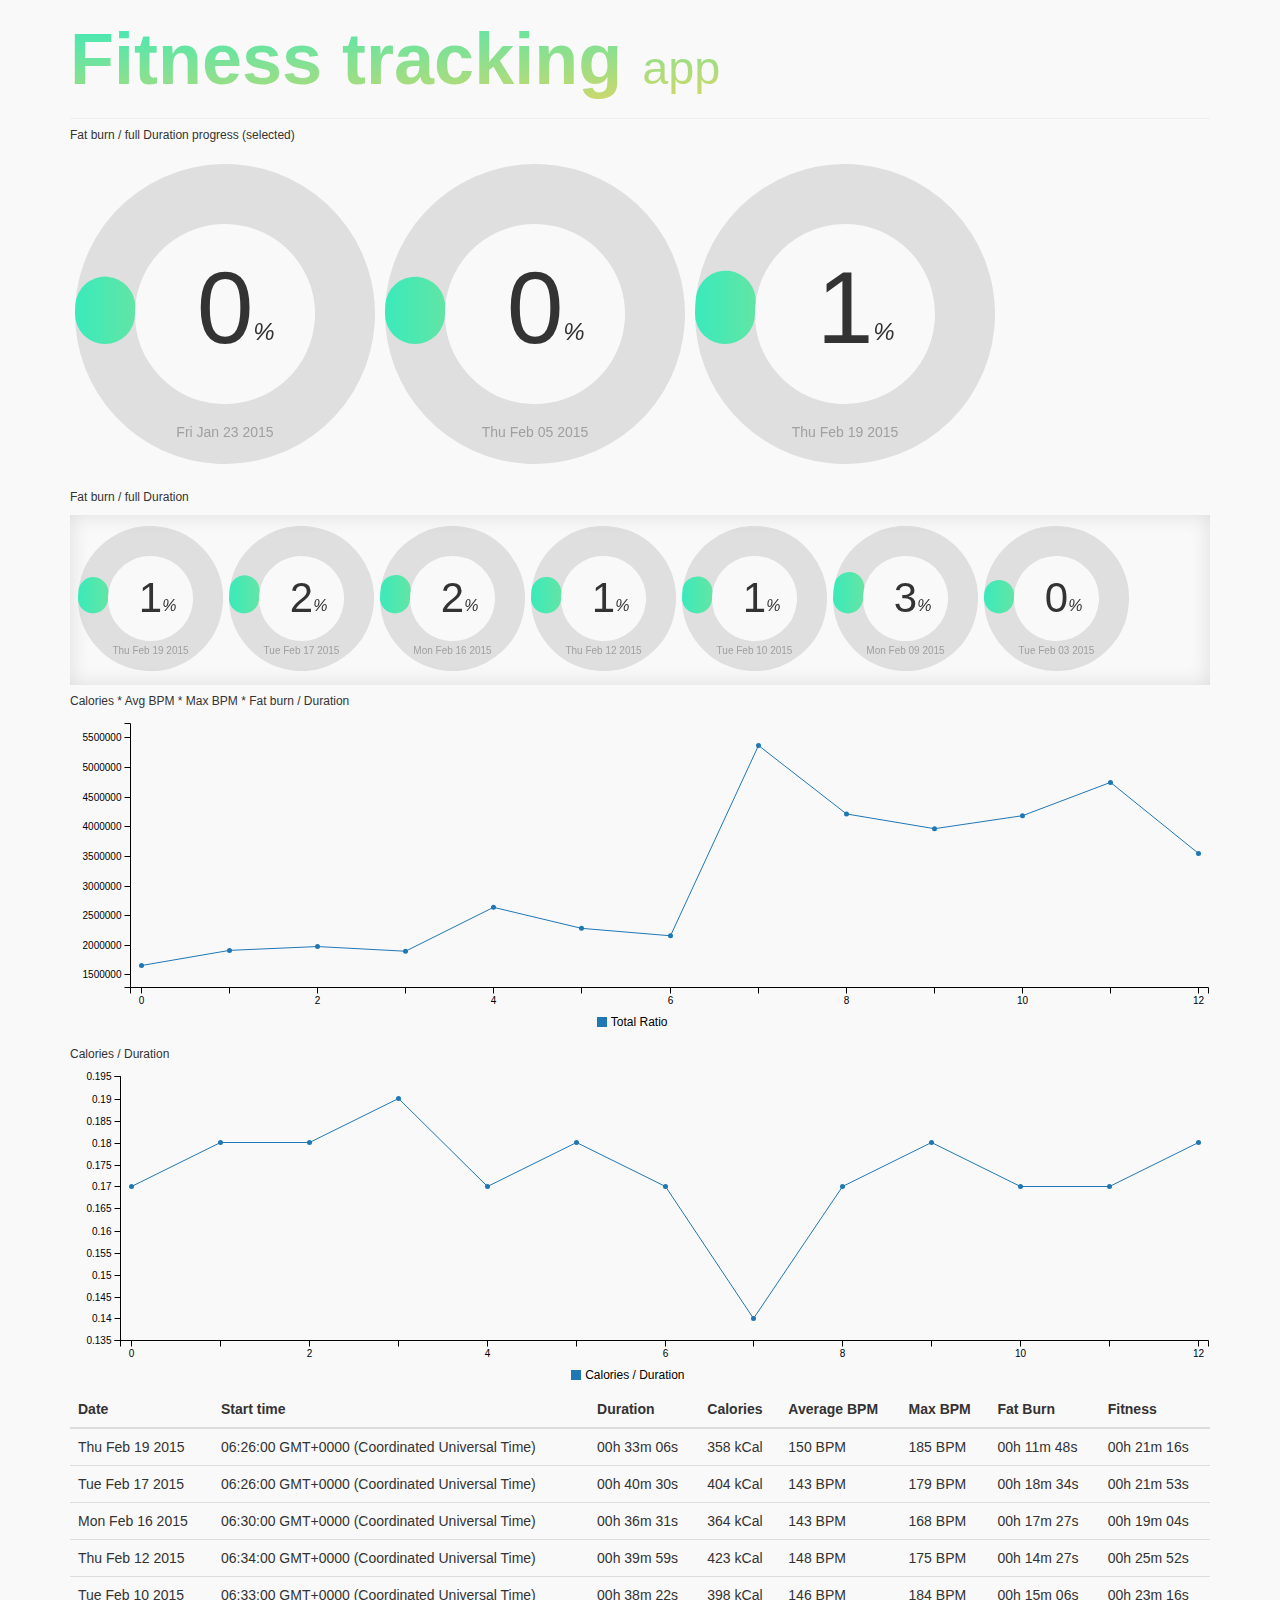
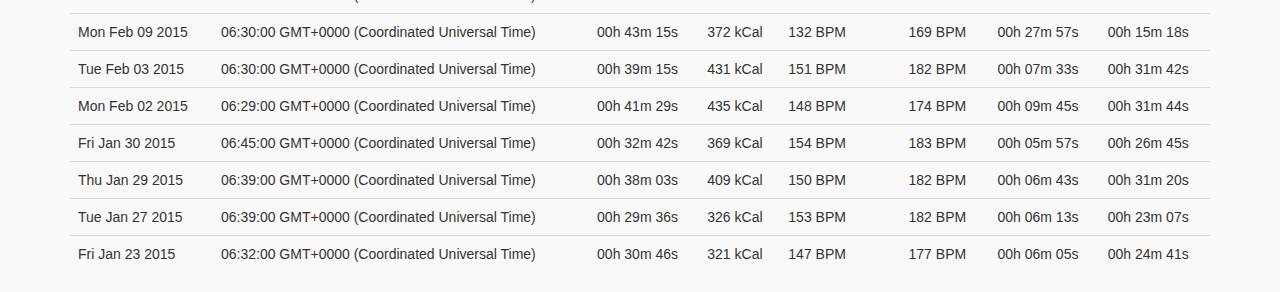
==== src/main/webapp/index.html @ 0b8ad5c0 "ReRestructure" ====
<!DOCTYPE html>
<html>
<head>
	<meta http-equiv="Content-Type" content="text/html; charset=UTF-8">
	<meta name="viewport" content="width=device-width, initial-scale=1.0">
	<title>Fitness Tracking</title>
	
	<script src="lib/jquery/jquery.js"></script>
	<script src="lib/bootstrap/bootstrap.js"></script>
	<script src="lib/circleProgress/circle-progress.js"></script>
	<script src="lib/d3/d3.js"></script>
	<script src="lib/c3/c3.js"></script>

	<script src="json/trackdata.json"></script>
	<script type="text/javascript" src="js/Workout.js"></script>
	<script type="text/javascript" src="js/App.js"></script>
	<script type="text/javascript" src="js/StringEnricher.js"></script>
	<script type="text/javascript" src="js/ReverseArray.js"></script>
	
	
	<link rel="stylesheet" href="lib/bootstrap/bootstrap.min.css">
	<link rel="stylesheet" href="lib/bootstrap/bootstrap-theme.min.css">
	<link rel="stylesheet" href="lib/c3/c3.css">
	
	<link rel="stylesheet" href="css/main.css">
</head>
<body>
<div class="container">
	<div class="page-header">
		<h1 class="own">Fitness tracking <small>app</small></h1>
	</div>
	<h6>Fat burn / full Duration progress (selected)</h6>
	<div id="selectedCircleProgresses" class="circleProgress"></div>
	
	<h6>Fat burn / full Duration</h6>
	<div id="circleProgresses" class="circleProgress hole"></div>
	
	<h6>Calories * Avg BPM * Max BPM * Fat burn / Duration</h6>
	<div id="totalRatio"></div>
	
	<h6>Calories / Duration</h6>
	<div id="caloriesDuration"></div>
	<table id="dataTable" class="table table-hover">
		<thead>
			<tr>
				<th>Date</th>
				<th>Start time</th>
				<th>Duration</th>
				<th>Calories</th>
				<th>Average BPM</th>
				<th>Max BPM</th>
				<th>Fat Burn</th>
				<th>Fitness</th>
			</tr>
		</thead>
	</table>
</div>
</body>
</html>
---- src/main/webapp/lib/c3/c3.css ----
/*-- Chart --*/

.c3 svg {
  font: 10px sans-serif;
}
.c3 path, .c3 line {
  fill: none;
  stroke: #000;
}
.c3 text {
  -webkit-user-select: none;
     -moz-user-select: none;
          user-select: none;
}

.c3-legend-item-tile,
.c3-xgrid-focus,
.c3-ygrid,
.c3-event-rect,
.c3-bars path {
  shape-rendering: crispEdges;
}

.c3-chart-arc path {
  stroke: #fff;

}
.c3-chart-arc text {
  fill: #fff;
  font-size: 13px;
}

/*-- Axis --*/

.c3-axis-x .tick {
}
.c3-axis-x-label {
}

.c3-axis-y .tick {
}
.c3-axis-y-label {
}

.c3-axis-y2 .tick {
}
.c3-axis-y2-label {
}

/*-- Grid --*/

.c3-grid line {
  stroke: #aaa;
}
.c3-grid text {
  fill: #aaa;
}
.c3-xgrid, .c3-ygrid {
  stroke-dasharray: 3 3;
}
.c3-xgrid-focus {
}

/*-- Text on Chart --*/

.c3-text {
}

.c3-text.c3-empty {
  fill: #808080;
  font-size: 2em;
}

/*-- Line --*/

.c3-line {
  stroke-width: 1px;
}
/*-- Point --*/

.c3-circle._expanded_ {
  stroke-width: 1px;
  stroke: white;
}
.c3-selected-circle {
  fill: white;
  stroke-width: 2px;
}

/*-- Bar --*/

.c3-bar {
  stroke-width: 0;
}
.c3-bar._expanded_ {
  fill-opacity: 0.75;
}

/*-- Arc --*/

.c3-chart-arcs-title {
  dominant-baseline: middle;
  font-size: 1.3em;
}

/*-- Focus --*/

.c3-target.c3-focused {
  opacity: 1;
}
.c3-target.c3-focused path.c3-line, .c3-target.c3-focused path.c3-step {
  stroke-width: 2px;
}
.c3-target.c3-defocused {
  opacity: 0.3 !important;
}


/*-- Region --*/

.c3-region {
  fill: steelblue;
  fill-opacity: .1;
}

/*-- Brush --*/

.c3-brush .extent {
  fill-opacity: .1;
}

/*-- Select - Drag --*/

.c3-dragarea {
}

/*-- Legend --*/

.c3-legend-item {
  font-size: 12px;
}
.c3-legend-item-hidden {
  opacity: 0.15;
}

.c3-legend-background {
  opacity: 0.75;
  fill: white;
  stroke: lightgray;
  stroke-width: 1
}

/*-- Tooltip --*/

.c3-tooltip-container {
  z-index: 10;
}
.c3-tooltip {
  border-collapse:collapse;
  border-spacing:0;
  background-color:#fff;
  empty-cells:show;
  width:auto;
  -webkit-box-shadow: 7px 7px 12px -9px rgb(119,119,119);
     -moz-box-shadow: 7px 7px 12px -9px rgb(119,119,119);
          box-shadow: 7px 7px 12px -9px rgb(119,119,119);
  opacity: 0.9;
}
.c3-tooltip tr {
  border:1px solid #CCC;
}
.c3-tooltip th {
  background-color: #aaa;
  font-size:14px;
  padding:2px 5px;
  text-align:left;
  color:#FFF;
}
.c3-tooltip td {
  font-size:13px;
  padding: 3px 6px;
  background-color:#fff;
  border-left:1px dotted #999;
  color: #000;
}
.c3-tooltip td > span {
  display: inline-block;
  width: 10px;
  height: 10px;
  margin-right: 6px;
}
.c3-tooltip td.value{
  text-align: right;
}

.c3-area {
  stroke-width: 0;
  opacity: 0.2;
}

.c3-chart-arcs .c3-chart-arcs-background {
  fill: #e0e0e0;
  stroke: none;
}
.c3-chart-arcs .c3-chart-arcs-gauge-unit {
  fill: #000;
  font-size: 16px;
}
.c3-chart-arcs .c3-chart-arcs-gauge-max {
  fill: #777;
}
.c3-chart-arcs .c3-chart-arcs-gauge-min {
  fill: #777;
}

.c3-chart-arc .c3-gauge-value {
  fill: #000;
/*  font-size: 28px !important;*/
}
---- src/main/webapp/css/main.css ----
body {
	background-color: #F9F9F9;
}

h1.own {
	background: -webkit-linear-gradient(left top, #3aeabb , #fdd250); /* For Safari 5.1 to 6.0 */
	background: -o-linear-gradient(bottom right, #3aeabb, #fdd250); /* For Opera 11.1 to 12.0 */
	background: -moz-linear-gradient(bottom right, #3aeabb, #fdd250); /* For Firefox 3.6 to 15 */
	background: linear-gradient(to bottom right, #3aeabb , #fdd250); /* Standard syntax */
	-webkit-background-clip: text;
	background-clip: text;
	-webkit-text-fill-color: transparent;
	text-fill-color: transparent;
}

.hole {
	box-shadow: 0px 0px 20px rgb(220, 220, 220) inset;
}

#circleProgresses {
	padding: 5px;
	overflow: scroll;
}

.circleProgress > div {
	position: relative;
	display: inline-block;
	text-align: center;
}

.circleProgress > div > div {
	position: absolute;
	left: 0;
	width: 100%;
}

.circleProgress > div > .percentage {
	line-height: 0px;
}

.circleProgress > div > .percentage > i {
	position: absolute;
}

.circleProgress > div > .date {
	color: rgb(160, 160, 160);
}

@media (min-width: 768px) {
	.page-header {
		margin: 0px 0 10px;
	}
	
	h1.own {
		font-size: 72px;
		font-weight: bold;
	}
	
	#circleProgresses {
		height: 170px;
	}
	
	.circleProgress > .circle {
		margin: 6px 3px;
	}
	
	.circleProgress > .bigCircle {
		margin: 12px 5px;
	}
	
	.circleProgress > .circle > .percentage {
		top: 72px;
		font-size: 42px;
	}

	.circleProgress > .circle > .percentage > i {
		bottom: -8px;
		font-size: 16px;
	}

	.circleProgress > .bigCircle > .percentage {
		top: 144px;
		font-size: 102px;
	}

	.circleProgress > .bigCircle > .percentage > i {
		bottom: -24px;
		font-size: 24px;
	}
	
	.circleProgress > .circle > .date {
		font-size: 10px;
		bottom: 17px;
	}
	
	.circleProgress > .bigCircle > .date {
		font-size: 14px;
		bottom: 27px;
	}
}

@media (max-width: 768px) {
	#circleProgresses {
		height: 132px;
	}

	.circleProgress > .circle {
		margin: 6px -5px;
	}
	
	.circleProgress > .bigCircle {
		margin: 12px -13px;
	}
	
	.circleProgress > .circle > .percentage {
		top: 55px;
		font-size: 34px;
	}

	.circleProgress > .circle > .percentage > i {
		bottom: -7px;
		font-size: 12px;
	}

	.circleProgress > .bigCircle > .percentage {
		top: 127px;
		font-size: 82px;
	}

	.circleProgress > .bigCircle > .percentage > i {
		bottom: -20px;
		font-size: 20px;
	}
	
	.circleProgress > .circle > .date {
		font-size: 9px;
		bottom: 17px;
	}
	
	.circleProgress > .bigCircle > .date {
		font-size: 14px;
		bottom: 27px;
	}
}

@media (max-width: 568px) {
	.page-header {
		margin: 0px 0 5px;
	}
	
	h1.own, .h1, h1 {
		font-size: 42px;
		font-weight: bold;
	}
	
	#circleProgresses {
		height: 108px;
	}
	
	.circleProgress > .circle {
		margin: 6px -4px;
	}
	
	.circleProgress > .bigCircle {
		margin: 12px -7px;
	}
	
	.circleProgress > .circle > .percentage {
		top: 38px;
		font-size: 24px;
	}

	.circleProgress > .circle > .percentage > i {
		bottom: -5px;
		font-size: 8px;
	}

	.circleProgress > .bigCircle > .percentage {
		top: 90px;
		font-size: 64px;
	}

	.circleProgress > .bigCircle > .percentage > i {
		bottom: -14px;
		font-size: 16px;
	}
	
	.circleProgress > .circle > .date {
		font-size: 8px;
		bottom: -10px;
	}
	
	.circleProgress > .bigCircle > .date {
		font-size: 10px;
		bottom: 22px;
	}
}

@media (max-width: 320px) {
	.page-header {
		margin: 0px 0 5px;
	}
	
	h1.own, .h1, h1 {
		font-size: 30px;
		font-weight: bold;
	}
	
	#circleProgresses {
		height: 85px;
	}
	
	.circleProgress > .circle {
		margin: 6px -4px;
	}
	
	.circleProgress > .bigCircle {
		margin: 12px -7px;
	}
	
	.circleProgress > .circle > .percentage {
		top: 32px;
		font-size: 18px;
	}

	.circleProgress > .circle > .percentage > i {
		bottom: -3px;
		font-size: 7px;
	}

	.circleProgress > .bigCircle > .percentage {
		top: 56px;
		font-size: 36px;
	}

	.circleProgress > .bigCircle > .percentage > i {
		bottom: -8px;
		font-size: 10px;
	}
	
	.circleProgress > .circle > .date {
		display: none;
		font-size: 8px;
		bottom: -10px;
	}
	
	.circleProgress > .bigCircle > .date {
		font-size: 10px;
		bottom: -10px;
	}
}
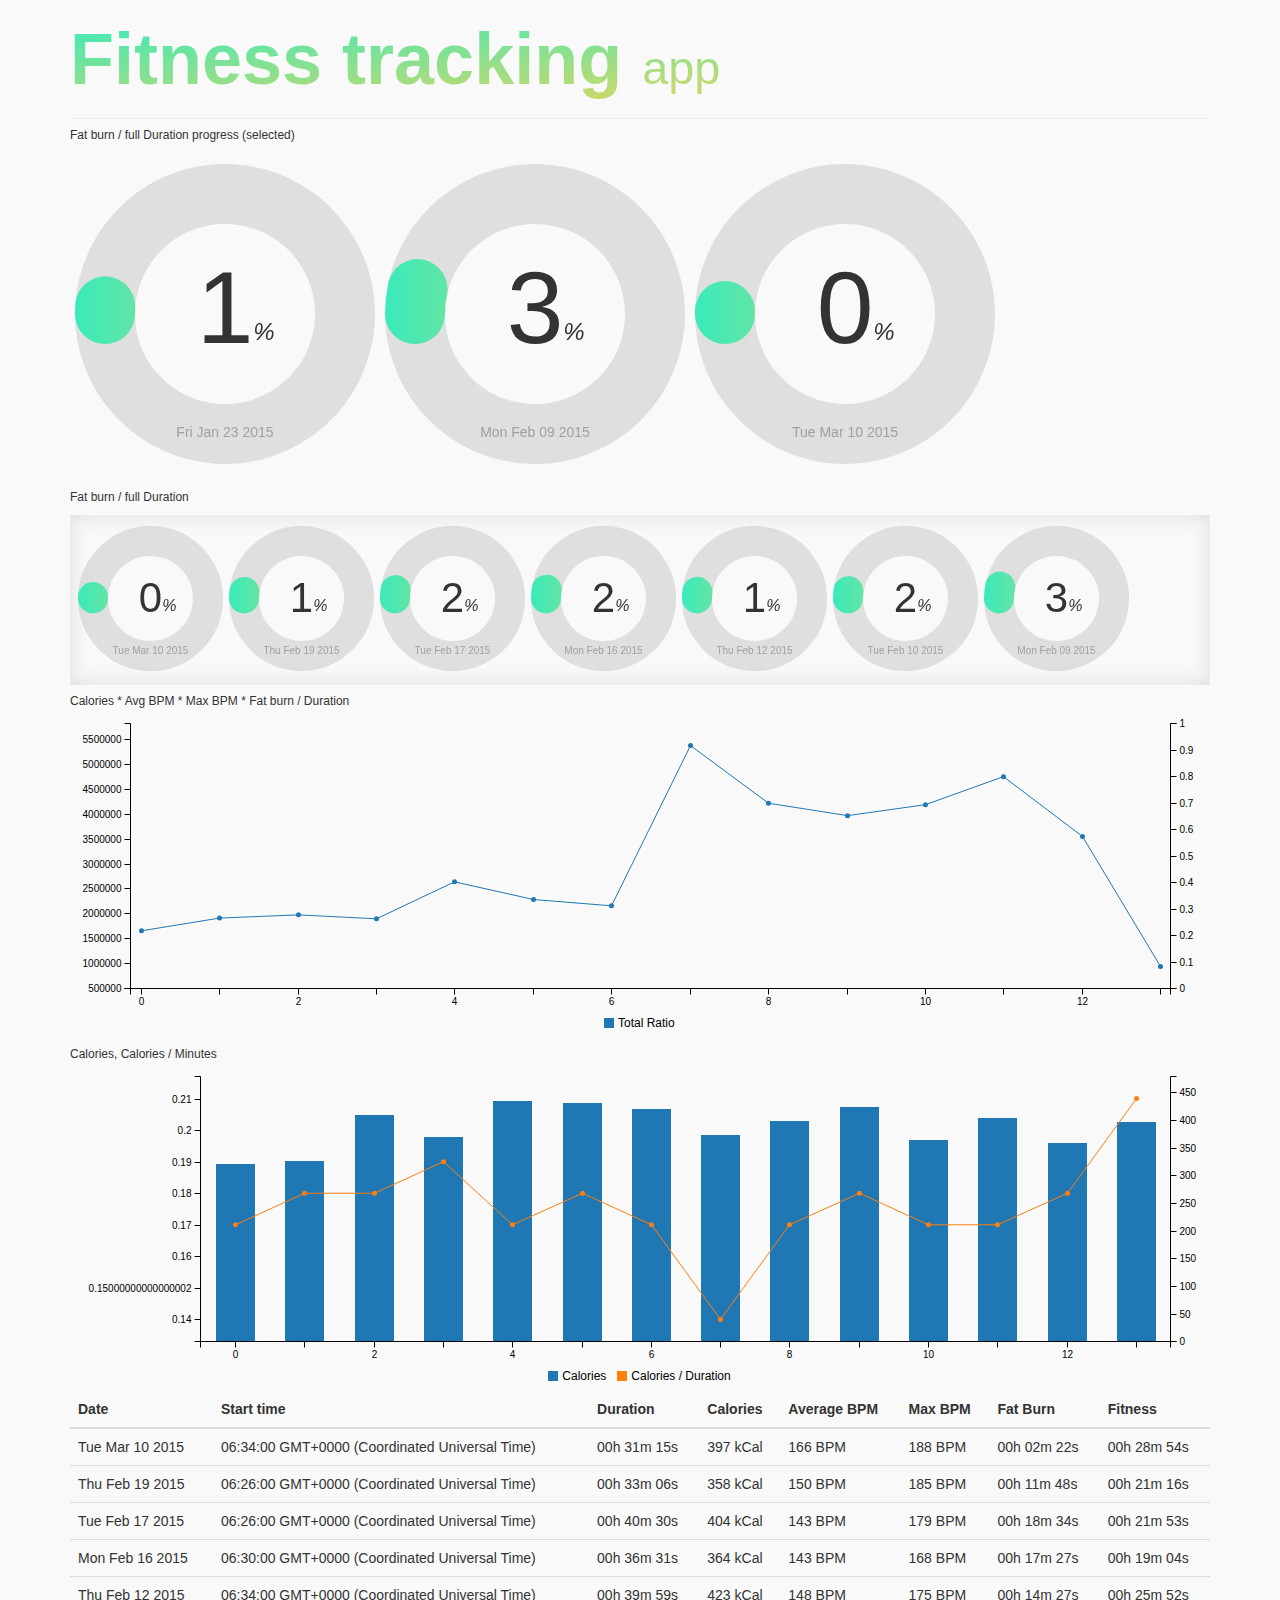
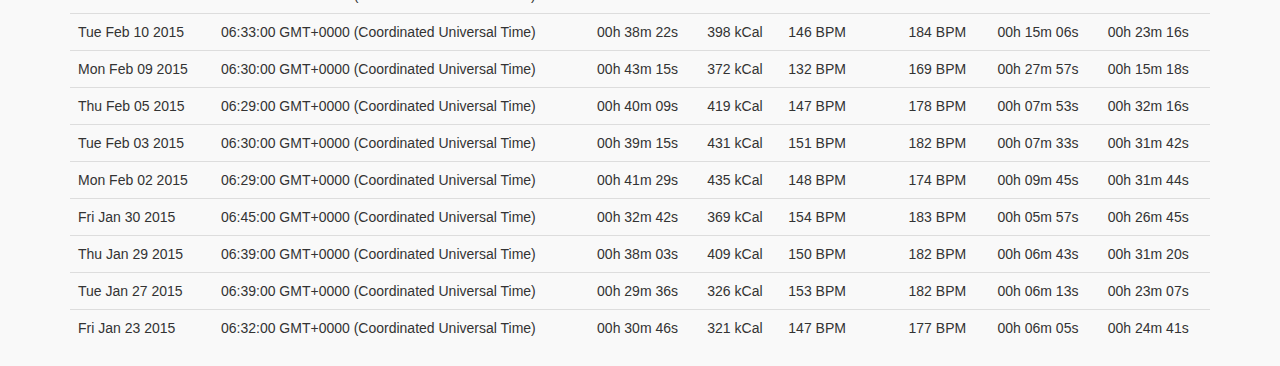
==== commit 86e8b0fb: "Changed the Calories / Duration graph to a more understandable graph." ====
--- a/src/main/webapp/index.html
+++ b/src/main/webapp/index.html
@@ -38,7 +38,7 @@
 	<h6>Calories * Avg BPM * Max BPM * Fat burn / Duration</h6>
 	<div id="totalRatio"></div>
 	
-	<h6>Calories / Duration</h6>
+	<h6>Calories, Calories / Minutes</h6>
 	<div id="caloriesDuration"></div>
 	<table id="dataTable" class="table table-hover">
 		<thead>
